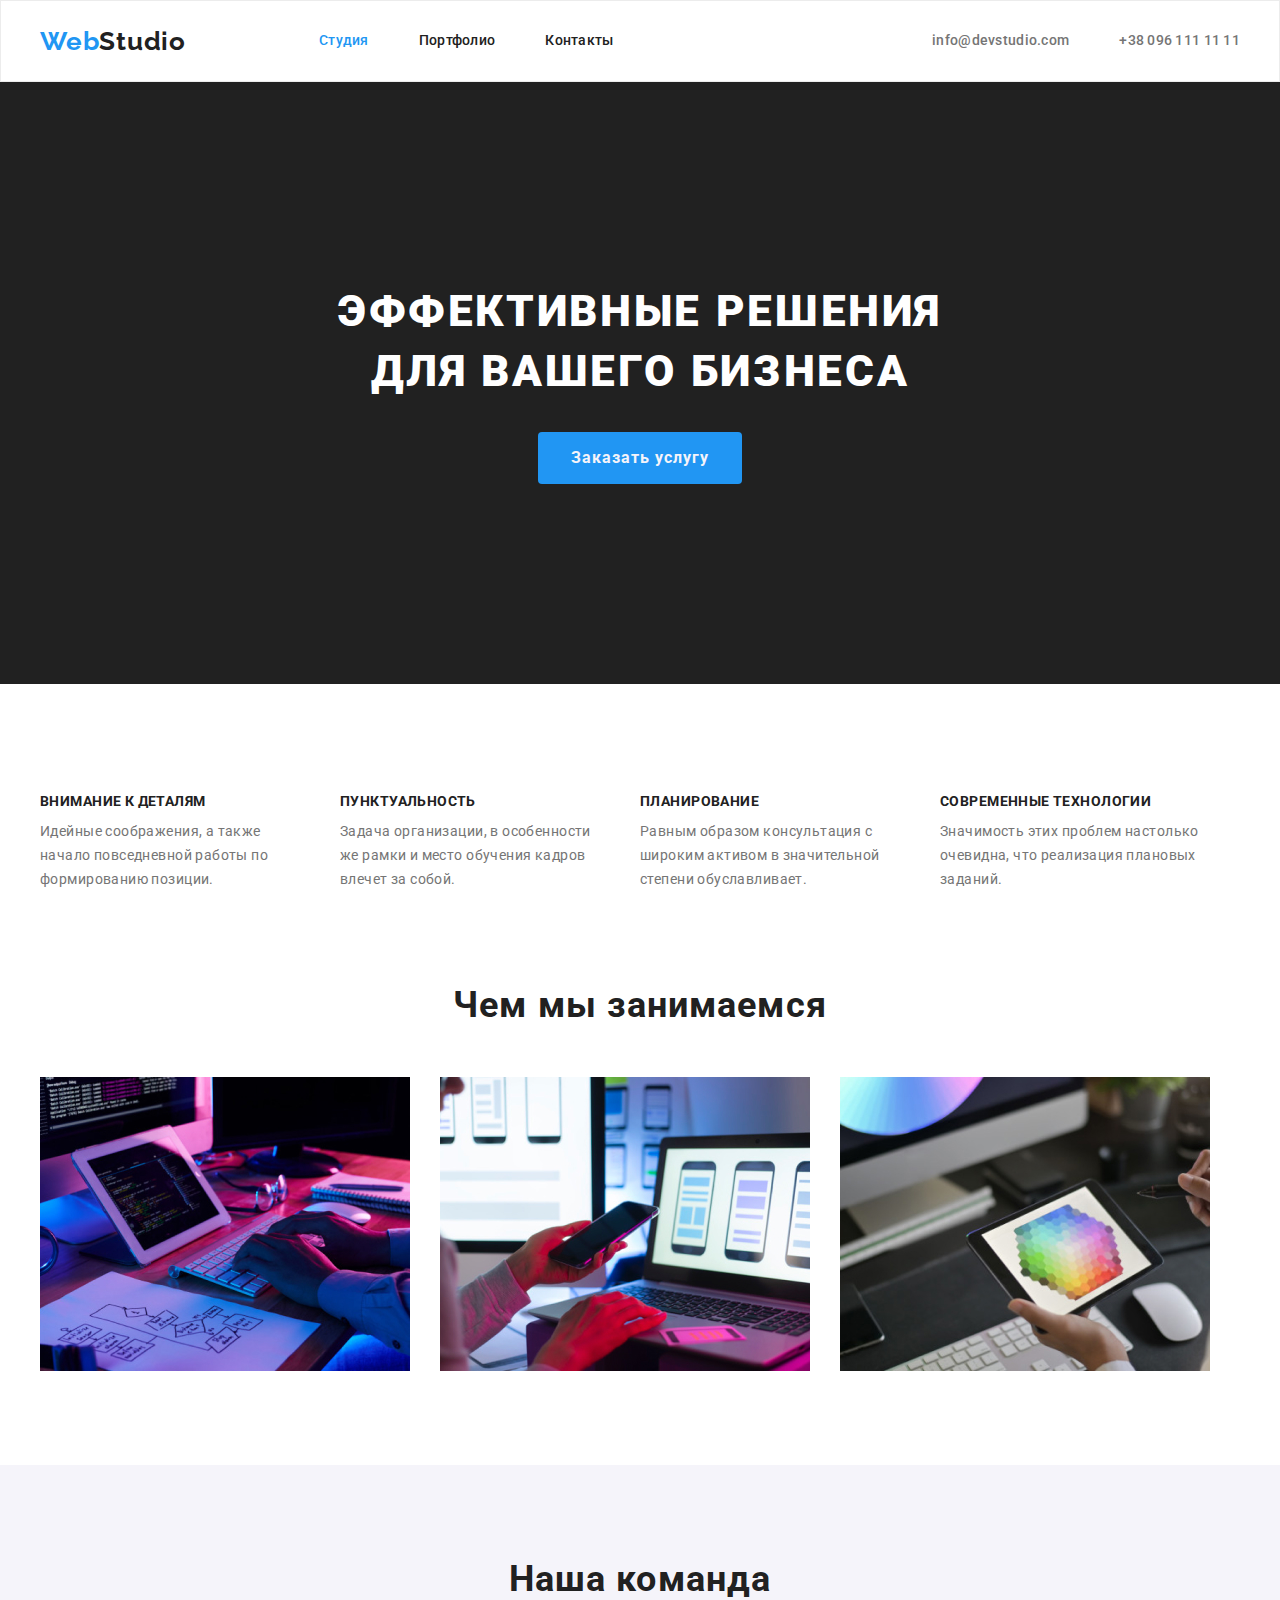
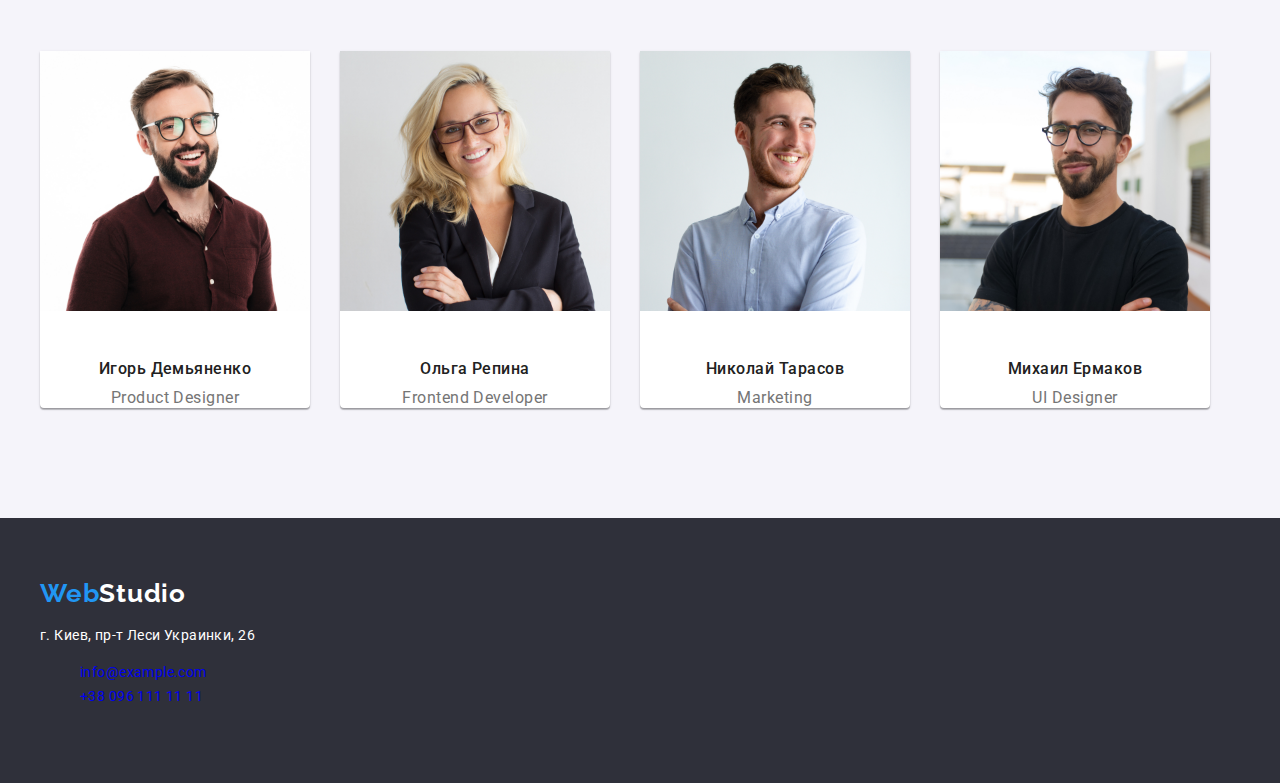
==== index.html @ 7c8ade77 "css" ====
<!DOCTYPE html>
<html lang="en">

<head>
    <meta charset="UTF-8">
    <meta http-equiv="X-UA-Compatible" content="IE=edge">
    <meta name="viewport" content="width=device-width, initial-scale=1.0">
    <title>Document</title>
<link rel="preconnect" href="https://fonts.googleapis.com">
<link rel="preconnect" href="https://fonts.gstatic.com" crossorigin>
<link href="https://fonts.googleapis.com/css2?family=Raleway:wght@700&family=Roboto:wght@400;500;700;900&display=swap"
    rel="stylesheet">
        <link rel="stylesheet" href="https://cdnjs.cloudflare.com/ajax/libs/modern-normalize/1.1.0/modern-normalize.min.css">
    <link rel="stylesheet" href="./css/styles.css">
   
</head>

<body>

<!-- Шапка -->
    <header class="header nopadding">
            <nav class="container main-nav">
                <a href="" class="logo"><span class="logo-web">Web</span><span class="logo-studio">Studio</span></a>
                <ul class="site-nav list">
                    <li class="item"><a href="./index.html" class="link current">Студия</a></li>
                    <li class="item"><a href="./portfolio.html" class="link">Портфолио</a></li>
                    <li class="item"><a href="" class="link">Контакты</a></li>
                </ul>
                
                <ul class="cont-nav list">
                    <li class="item"><a href="info@devstudio.com" class="link">info@devstudio.com</a></li>
                    <li class="item"><a href="380961111111" class="link">+38 096 111 11 11</a></li>
                </ul>
             </nav>
        
        </header>
    
    <main>
        <!-- Герой -->
        <section class="hero">
            <h1 class="hero-title">Эффективные решения <br>для вашего бизнеса</h1>
            <button class="button">Заказать услугу</button>
        </section>
          
          <!-- Примеры работ -->
            <section class="section">
                <ul class="container section">
                    <li>
                        <h3 class="section-title">Внимание к деталям</h3>
                        <p class="p">
                            Идейные соображения, а также начало повседневной работы по формированию позиции.
                        </p>
                    
                    </li>
                    <li>
                        <h3 class="section-title">Пунктуальность</h3>
                        <p class="p">
                            Задача организации, в особенности же рамки и место обучения кадров влечет за собой.
                        </p>
                    </li>
                    <li>
                    
                        <h3 class="section-title">Планирование</h3>
                        <p class="p">Равным образом консультация с широким активом в значительной степени обуславливает.
                        </p>
                    
                    </li>
                    <li>
                        <h3 class="section-title">Современные технологии</h3>
                        <p class="p">
                            Значимость этих проблем настолько очевидна, что реализация плановых заданий.
                        </p>
                    </li>
                </ul>
           
            </section>
        <!-- Вторая секция -->
        <section class="container">
            <h2 class="section-title-two">Чем мы занимаемся</h2>
            <ul class="images">
                <li class="item images">
                    <img src="./images/img-one.jpg" alt="example" width="370">

                </li>
                <li class="item images">
                    <img src="./images/img-two.jpg" alt="example" width="370">
                </li>
                <li class="item images">
                    <img src="./images/img-three.jpg" alt="example" width="370">
                </li>
            </ul>

        </section>
        <!-- Третья секция -->
        <section class="section-color">
          <h2 class="section-title-second">Наша команда</h2>
            <ul class="container two">
                <li class="bgc">
                    <div class="images-one"><img src="./images/img-01.jpg" alt="example" width="270"></div>
                    <h3 class="section-title-three">Игорь Демьяненко</h3>
                    <p class="paragraph">Product Designer</p>
                </li>
                
                <li class="bgc">
                    <div class="images-two"><img src="./images/img-02.jpg" alt="example" width="270"></div>
                    <h3 class="section-title-three">Ольга Репина</h3>
                    <p class="paragraph">Frontend Developer</p>
                </li>
                    <li class="bgc">
                       <div class="images-three"><img src="./images/img-03.jpg" alt="example" width="270"></div>
                        <h3 class="section-title-three">Николай Тарасов</h3>
                        <p class="paragraph">Marketing</p>
                    </li>
                    <li class="bgc">
                        <div class="images-four"><img src="./images/img-04.jpg" alt="example" width="270"></div>
                        <h3 class="section-title-three">Михаил Ермаков</h3>
                        <p class="paragraph">UI Designer</p>
                    </li>
                    
                
            </ul>

        </section>
    </main>

   
    <footer class="footer">
        <div class="container">
        <a href="" class="logo"><span class="logo-web">Web</span><span class="logo-studio-two">Studio</span></a>
         
<address class="add">
    <p class="direction">г. Киев, пр-т Леси Украинки, 26</p>
    <ul class="adress-nav">
        <li><a href="info@example.com" >info@example.com</a></li>
        <li><a href="+380961111111" >+38 096 111 11 11</a></li>
    </ul>
</address>
</div>
    </footer>
    
    
</body>

</html>
---- css/styles.css ----
body {
  background-color: #ffffff;
  color: #757575;
  font-family: Roboto, sans-serif;
}
ul {
  list-style: none;
}
a {
  text-decoration: none;
}

:root {
  --primary-text-color: #212121;
  --title-text-color: #757575;
  --accent-text-color: #2196f3;
}

.header {
  background-color: #ffffff;
  border: 1px solid #ececec;
}

/* Portfolio */

.head-two {
  color: var(--primary-text-color);
  font-weight: bold;
  font-size: 18px;
  line-height: 2;
  letter-spacing: 0.06em;

  margin-top: 20px;
  margin-bottom: 4px;
}
.paragraph-two {
  color: var(--title-text-color);
  font-weight: normal;
  font-size: 16px;
  line-height: 1.9;
  letter-spacing: 0.03em;
  margin-bottom: 20px;
}
.portfolio {
  display: flex;
}
.portfolio-flex {
  display: flex;
  flex-wrap: wrap;
  padding-left: 0px;
  margin-right: 30px;
}
.portfolio-flex:nth-last-child(3n) {
  margin-right: 0px;
}
.flex-element {
  display: inline-block;
  width: 372px;
  margin: 0 auto;
  border: 1px solid #eeeeee;
}

.flex-element.margin {
  margin-top: 30px;
}

.item-two + .item-two {
  margin-left: 8px;
}

/* Main-nav */
.main-nav {
  display: flex;
  align-items: center;
}
/* Logo */
.logo {
  font-family: Raleway, sans-serif;
  font-weight: bold;
  font-size: 26px;
  line-height: 1.19;
  letter-spacing: 0.03em;
}

.logo-web {
  color: #2196f3;
}
.logo-studio {
  color: #212121;
}
.logo-studio-two {
  color: #ffffff;
}

/* Site-nav */
.site-nav {
  display: flex;
  margin-left: 93px;
}
.item + .item {
  margin-left: 50px;
}

.site-nav .link {
  display: block;
  padding-top: 32px;
  padding-bottom: 32px;

  color: var(--primary-text-color);
  font-weight: 500;
  font-size: 14px;
  line-height: 1.14px;
  letter-spacing: 0.02em;
}
.site-nav .link:hover,
.site-nav .link:focus {
  color: var(--accent-text-color);

  font-weight: 500;
  font-size: 14px;
  line-height: 1.14px;
  letter-spacing: 0.02em;
}
.site-nav .link.current {
  color: var(--accent-text-color);
}

/* Adress-nav */
.cont-nav {
  display: flex;
}
.cont-nav .link {
  display: block;
  padding-top: 32px;
  padding-bottom: 32px;

  color: var(--title-text-color);
  font-weight: 500;
  font-size: 14px;
  line-height: 1.14px;
  letter-spacing: 0.02em;
}
.cont-nav .link:hover,
.cont-nav .link:focus {
  color: var(--accent-text-color);
  font-weight: 500;
  font-size: 14px;
  line-height: 1.14px;
  letter-spacing: 0.02em;
}
.cont-nav.item + .item {
  margin-left: 50px;
}
.cont-nav.list {
  margin-left: auto;
}

/* Hero */
.hero-title {
  color: #ffffff;
  font-weight: 900;
  font-size: 44px;
  line-height: 1.36;
  text-align: center;
  letter-spacing: 0.06em;
  text-transform: uppercase;

  margin-top: 0px;
  margin-bottom: 30px;
}

.hero {
  background-color: var(--primary-text-color);
  padding-top: 200px;
  padding-bottom: 200px;
  text-align: center;
}

/* Section */
.bgc {
  background-color: #ffffff;
  border-radius: 0px 0px 4px 4px;
  box-shadow: 0px 1px 3px rgba(0, 0, 0, 0.12), 0px 1px 1px rgba(0, 0, 0, 0.14),
    0px 2px 1px rgba(0, 0, 0, 0.2);
  width: 270px;
}
.bgc + .bgc {
  margin-left: 30px;
}

.container.section {
  display: flex;
  padding-left: 0px;
}
.section-title {
  margin-right: 30px;
}
.section-title:nth-last-child(3n) {
  margin-right: 0px;
}

.section-title {
  color: var(--primary-text-color);

  margin-bottom: 10px;
  font-weight: bold;
  font-size: 14px;
  line-height: 1.14;
  letter-spacing: 0.03em;
  text-transform: uppercase;
  margin-top: 94px;
}
.section-color {
  background-color: #f5f4fa;
  padding-bottom: 94px;
  margin-top: 94px;
}
/* Section-two */
.images {
  display: flex;
  padding-left: 0px;
}
.item.images + .item.images {
  margin-left: 30px;
}
/* Images */
.images-one {
  margin-left: 0px;
  margin-right: 30px;
}
.images-two {
  margin-left: 0px;
  margin-right: 30px;
}
.images-three {
  margin-left: 0px;
  margin-right: 30px;
}
.images-four {
  margin-left: 0px;
  margin-right: 0px;
}
/* Section-title-two */
.section-title-two {
  color: var(--primary-text-color);
  font-weight: bold;
  font-size: 36px;
  line-height: 1.16;
  text-align: center;
  letter-spacing: 0.03em;

  margin-top: 94px;
  margin-bottom: 50px;
}
.section-title-second {
  color: var(--primary-text-color);
  font-weight: bold;
  font-size: 36px;
  line-height: 1.16;
  text-align: center;
  letter-spacing: 0.03em;
  padding-top: 94px;

  margin-bottom: 50px;
}

/* Section-title-three */
.section-title-three {
  color: var(--primary-text-color);
  font-weight: 500;
  font-size: 16px;
  line-height: 1.18;
  text-align: center;
  letter-spacing: 0.03em;

  margin-top: 45px;
  margin-bottom: 10px;
}
/* Paragraph */
.paragraph {
  color: var(--title-text-color);
  font-family: Roboto;
  font-weight: 400;
  font-size: 16px;
  line-height: 1.18;
  text-align: center;
  letter-spacing: 0.03em;

  margin-top: 0px;
  margin-bottom: 0px;
}
/* Footer */
.footer {
  background-color: #2f303a;
  font-family: Roboto, sans-serif;

  padding-top: 60px;
  padding-bottom: 60px;
  margin-top: 0px;
}
.adress-nav.link {
  color: rgba(255, 255, 255, 0.6);
}
.direction {
  color: #ffffff;
  font-weight: normal;
  font-size: 14px;
  line-height: 24px;
  letter-spacing: 0.03em;
}
/* Button */
.button {
  display: inline-block;
  border: 1px solid transparent;
  border-radius: 4px;
  padding: 10px 32px;
  min-width: 200px;
  margin-top: 0px;
  margin-bottom: 0px;

  background-color: var(--accent-text-color);
  color: #f5f4fa;

  font-weight: bold;
  font-size: 16px;
  line-height: 1.9;
  letter-spacing: 0.06em;
}
.button:hover,
.button:focus,
.button:active {
  background-color: #188ce8;
}
.button-two {
  display: inline-block;
  border: 1px solid transparent;
  border-radius: 4px;
  padding: 6px 22px;
  min-width: 73px;

  margin-top: 94px;
  margin-bottom: 50px;

  background-color: #f5f4fa;

  font-weight: 500;
  font-size: 1.6;
  line-height: 26px;
  text-align: center;
  letter-spacing: 0.03em;
}
.button-two {
  color: var(--primary-text-color);
}
.button-two:hover,
.button-two:focus,
.button-two:active {
  background-color: var(--accent-text-color);
  color: #ffffff;
}
.add {
  font-family: Roboto;
  font-style: normal;
  font-weight: normal;
  font-size: 14px;
  line-height: 1.7;
  letter-spacing: 0.03em;
}
.container {
  margin-left: auto;
  margin-right: auto;
  width: 1200px;
}
.container.main-nav {
  height: 80px;
}
.container.two {
  display: flex;
  padding-left: 0px;
}

.p {
  font-weight: normal;
  font-size: 14px;
  line-height: 1.7;
  letter-spacing: 0.03em;
  width: 270px;

  margin-top: 0px;
  margin-bottom: 0px;
  margin-right: 30px;
}
.p:nth-last-child(3n) {
  margin-right: 0px;
}
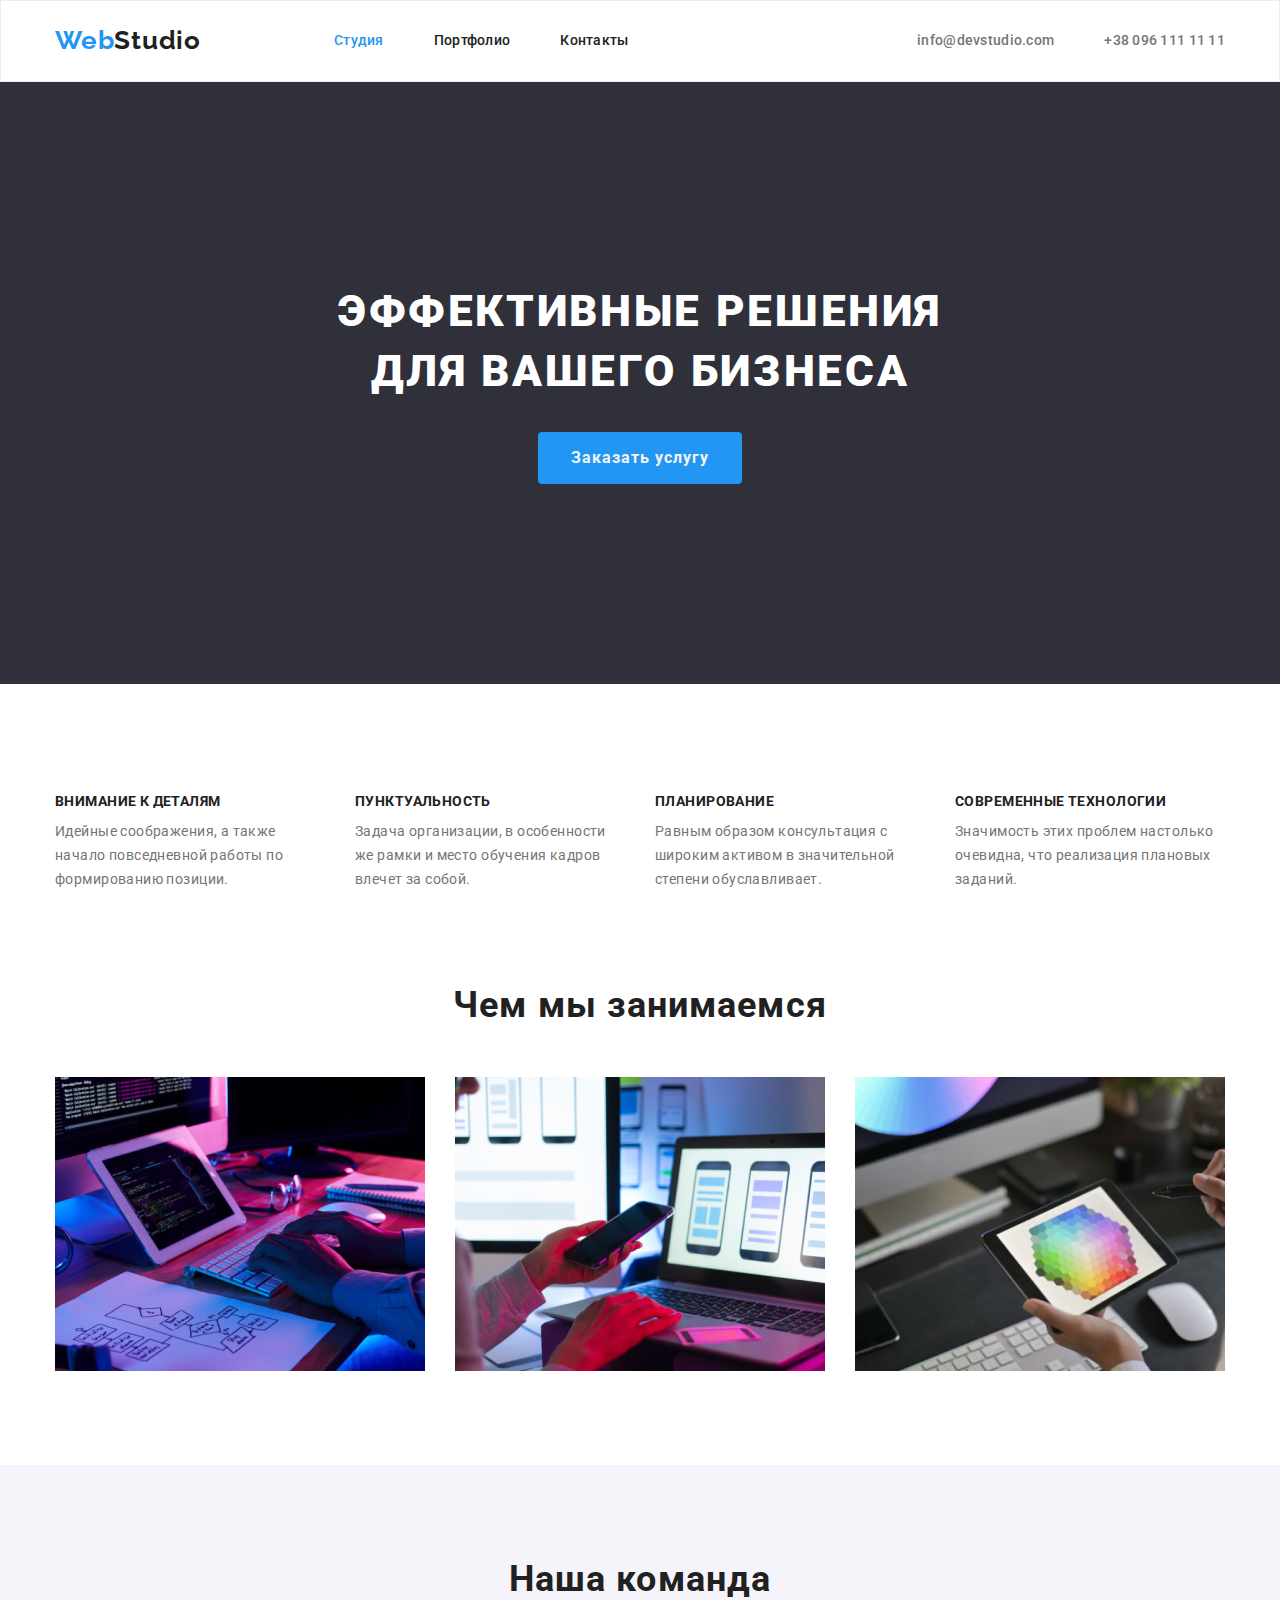
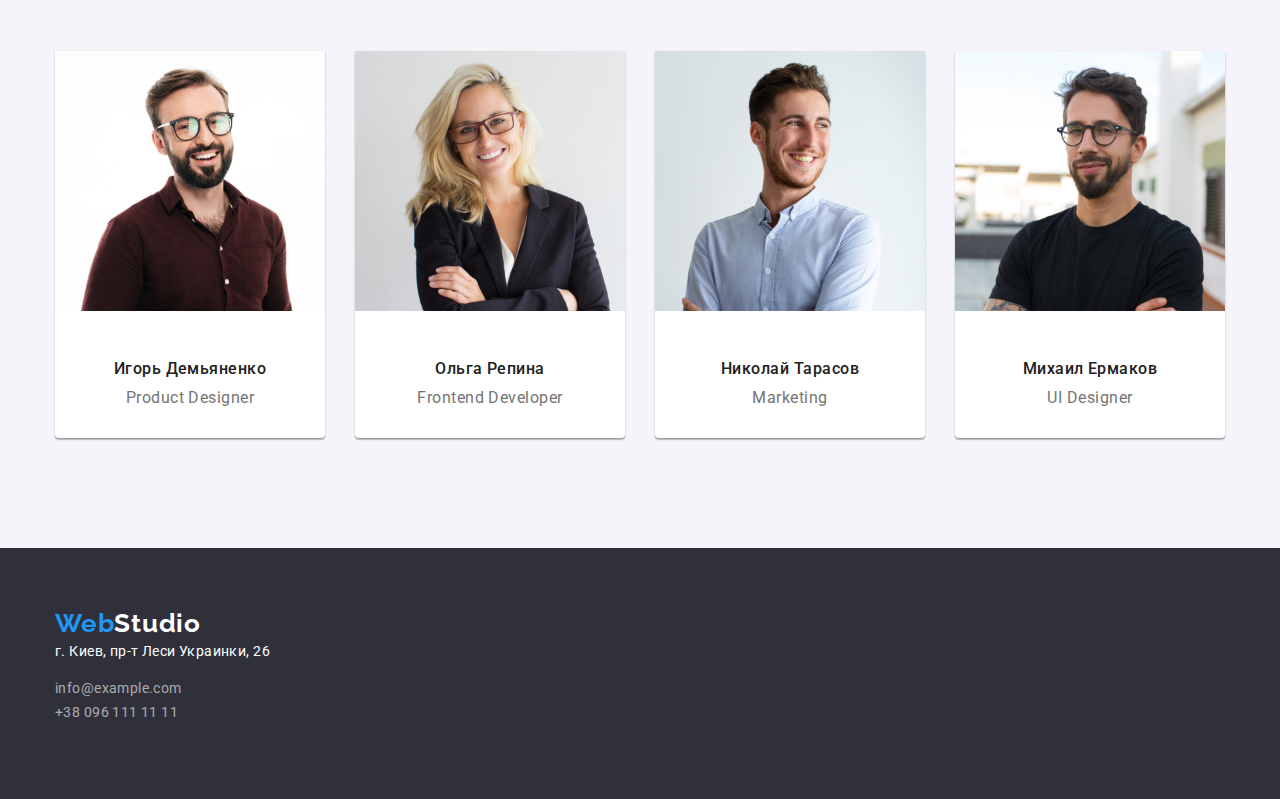
==== commit ffd590b7: "css" ====
--- a/index.html
+++ b/index.html
@@ -131,8 +131,8 @@
 <address class="add">
     <p class="direction">г. Киев, пр-т Леси Украинки, 26</p>
     <ul class="adress-nav">
-        <li><a href="info@example.com" >info@example.com</a></li>
-        <li><a href="+380961111111" >+38 096 111 11 11</a></li>
+        <li><a href="info@example.com" class="adress-link">info@example.com</a></li>
+        <li><a href="+380961111111" class="adress-link" >+38 096 111 11 11</a></li>
     </ul>
 </address>
 </div>
--- a/css/styles.css
+++ b/css/styles.css
@@ -32,6 +32,8 @@
 
   margin-top: 20px;
   margin-bottom: 4px;
+  margin-left: 24px;
+  margin-right: 24px;
 }
 .paragraph-two {
   color: var(--title-text-color);
@@ -39,10 +41,14 @@
   font-size: 16px;
   line-height: 1.9;
   letter-spacing: 0.03em;
+
   margin-bottom: 20px;
+  margin-left: 24px;
+  margin-right: 24px;
 }
 .portfolio {
   display: flex;
+  margin-left: 495px;
 }
 .portfolio-flex {
   display: flex;
@@ -63,6 +69,11 @@
 .flex-element.margin {
   margin-top: 30px;
 }
+.flex-element.margin.w {
+  margin-bottom: 94px;
+}
+.item-two {
+}
 
 .item-two + .item-two {
   margin-left: 8px;
@@ -80,6 +91,8 @@
   font-size: 26px;
   line-height: 1.19;
   letter-spacing: 0.03em;
+  margin-top: 24px;
+  margin-bottom: 25px;
 }
 
 .logo-web {
@@ -153,6 +166,9 @@
 }
 .cont-nav.list {
   margin-left: auto;
+}
+.cont-nav.list:last-child {
+  margin-right: ;
 }
 
 /* Hero */
@@ -170,7 +186,7 @@
 }
 
 .hero {
-  background-color: var(--primary-text-color);
+  background-color: #2f303a;
   padding-top: 200px;
   padding-bottom: 200px;
   text-align: center;
@@ -227,18 +243,22 @@
 .images-one {
   margin-left: 0px;
   margin-right: 30px;
+  margin-bottom: 0px;
 }
 .images-two {
   margin-left: 0px;
   margin-right: 30px;
+  margin-bottom: 0px;
 }
 .images-three {
   margin-left: 0px;
   margin-right: 30px;
+  margin-bottom: 0px;
 }
 .images-four {
   margin-left: 0px;
   margin-right: 0px;
+  margin-bottom: 0px;
 }
 /* Section-title-two */
 .section-title-two {
@@ -287,7 +307,7 @@
   letter-spacing: 0.03em;
 
   margin-top: 0px;
-  margin-bottom: 0px;
+  margin-bottom: 30px;
 }
 /* Footer */
 .footer {
@@ -298,8 +318,11 @@
   padding-bottom: 60px;
   margin-top: 0px;
 }
-.adress-nav.link {
+.adress-link {
   color: rgba(255, 255, 255, 0.6);
+}
+.adress-nav {
+  padding-left: 0px;
 }
 .direction {
   color: #ffffff;
@@ -307,6 +330,8 @@
   font-size: 14px;
   line-height: 24px;
   letter-spacing: 0.03em;
+  margin-top: 0px;
+  margin-bottom: 9px;
 }
 /* Button */
 .button {
@@ -369,7 +394,7 @@
 .container {
   margin-left: auto;
   margin-right: auto;
-  width: 1200px;
+  width: 1170px;
 }
 .container.main-nav {
   height: 80px;
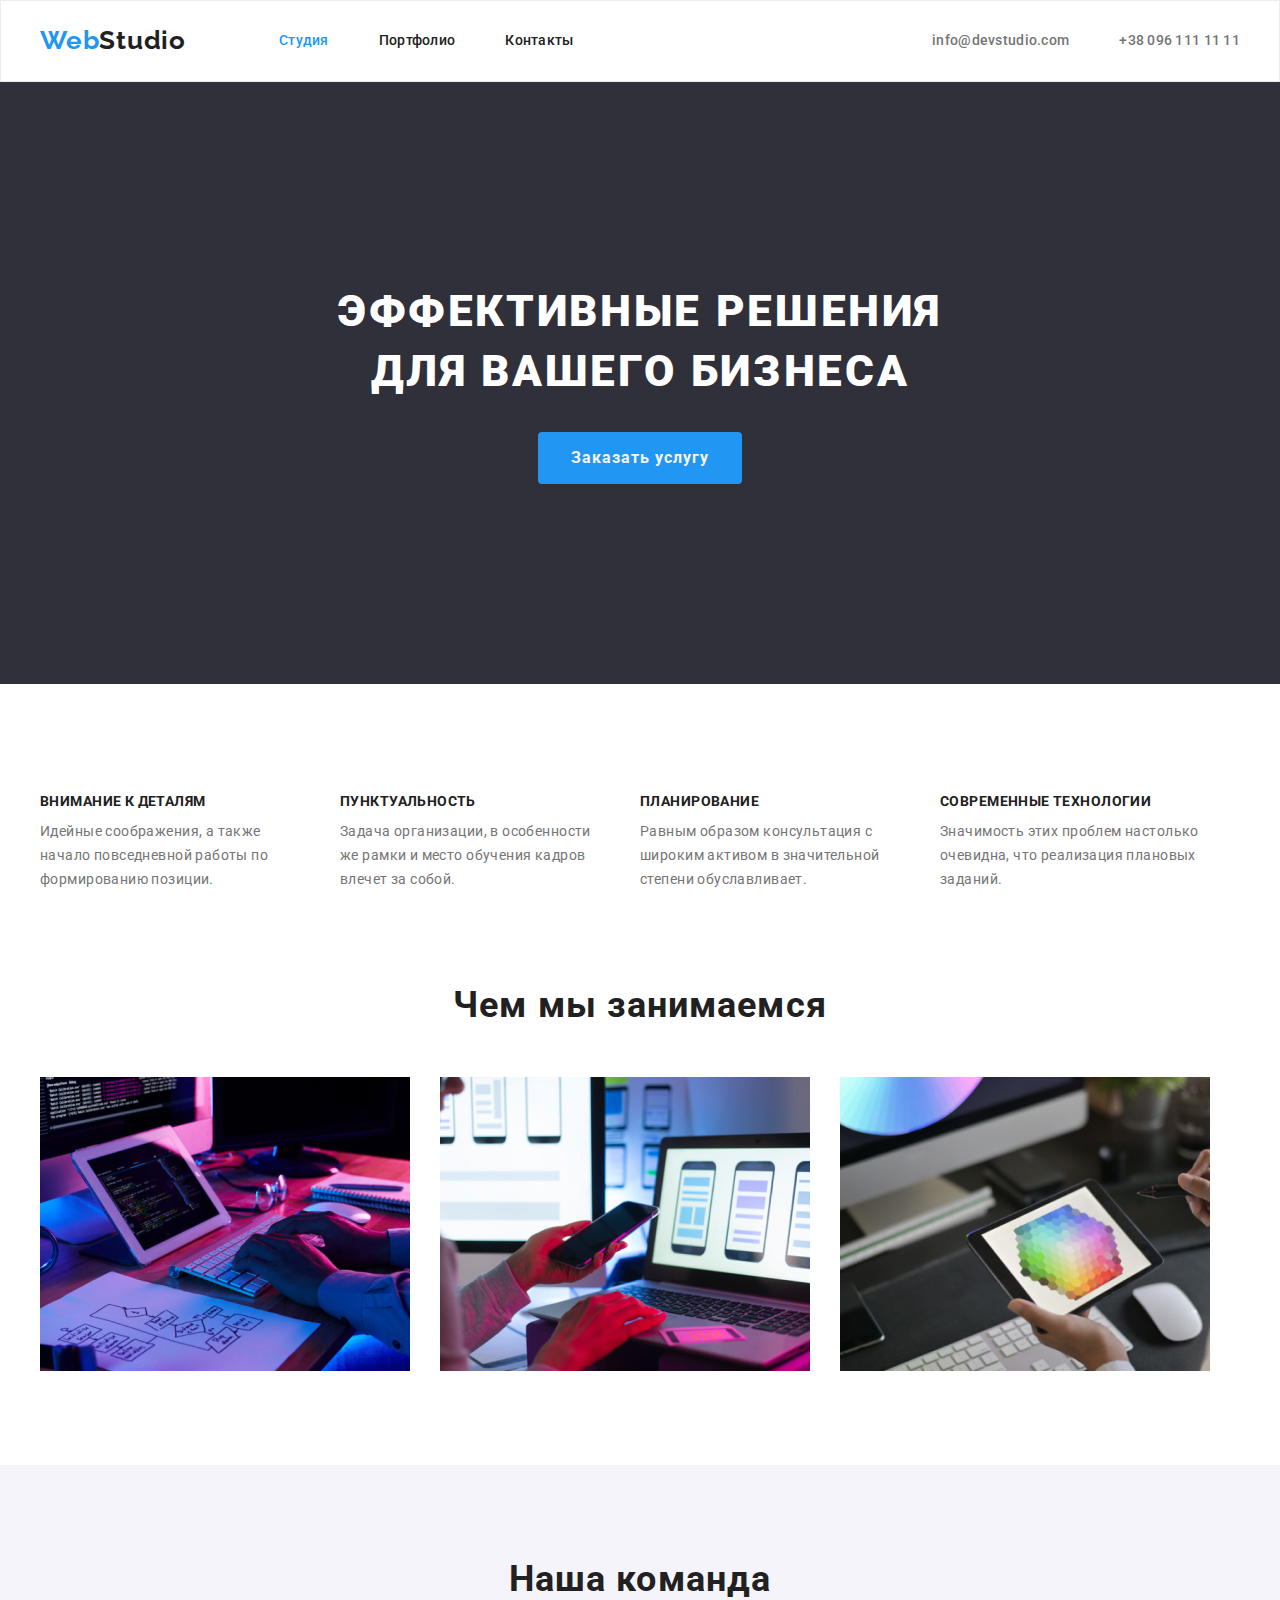
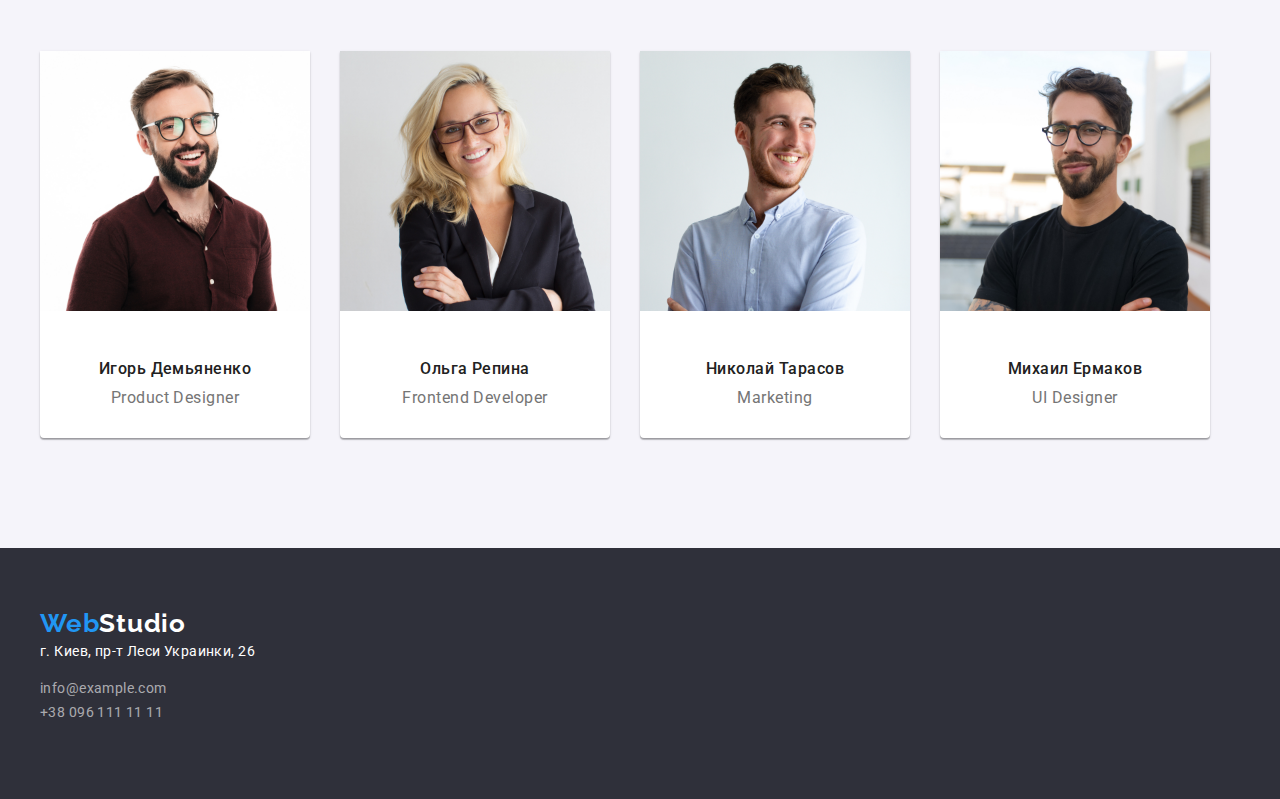
==== commit 493a6807: "css" ====
--- a/index.html
+++ b/index.html
@@ -18,8 +18,10 @@
 <body>
 
 <!-- Шапка -->
+
     <header class="header nopadding">
-            <nav class="container main-nav">
+        <div class="container">
+            <nav class="main-nav">
                 <a href="" class="logo"><span class="logo-web">Web</span><span class="logo-studio">Studio</span></a>
                 <ul class="site-nav list">
                     <li class="item"><a href="./index.html" class="link current">Студия</a></li>
@@ -34,7 +36,7 @@
              </nav>
         
         </header>
-    
+    </div>
     <main>
         <!-- Герой -->
         <section class="hero">
@@ -43,8 +45,9 @@
         </section>
           
           <!-- Примеры работ -->
+          <div class="container">
             <section class="section">
-                <ul class="container section">
+                <ul class="section-one">
                     <li>
                         <h3 class="section-title">Внимание к деталям</h3>
                         <p class="p">
@@ -74,8 +77,10 @@
                 </ul>
            
             </section>
+            </div>
         <!-- Вторая секция -->
-        <section class="container">
+        <div class="container">
+        <section>
             <h2 class="section-title-two">Чем мы занимаемся</h2>
             <ul class="images">
                 <li class="item images">
@@ -91,8 +96,11 @@
             </ul>
 
         </section>
+        </div>
         <!-- Третья секция -->
+       
         <section class="section-color">
+            <div class="container">
           <h2 class="section-title-second">Наша команда</h2>
             <ul class="container two">
                 <li class="bgc">
@@ -121,6 +129,7 @@
             </ul>
 
         </section>
+        </div>
     </main>
 
    
--- a/css/styles.css
+++ b/css/styles.css
@@ -48,8 +48,10 @@
 }
 .portfolio {
   display: flex;
-  margin-left: 495px;
-}
+  padding-left: 0px;
+  justify-content: center;
+}
+
 .portfolio-flex {
   display: flex;
   flex-wrap: wrap;
@@ -72,8 +74,6 @@
 .flex-element.margin.w {
   margin-bottom: 94px;
 }
-.item-two {
-}
 
 .item-two + .item-two {
   margin-left: 8px;
@@ -137,6 +137,9 @@
 .site-nav .link.current {
   color: var(--accent-text-color);
 }
+.site-nav {
+  padding-left: 0px;
+}
 
 /* Adress-nav */
 .cont-nav {
@@ -166,6 +169,7 @@
 }
 .cont-nav.list {
   margin-left: auto;
+  padding-left: 0px;
 }
 .cont-nav.list:last-child {
   margin-right: ;
@@ -204,7 +208,7 @@
   margin-left: 30px;
 }
 
-.container.section {
+.section-one {
   display: flex;
   padding-left: 0px;
 }
@@ -357,7 +361,7 @@
   background-color: #188ce8;
 }
 .button-two {
-  display: inline-block;
+  display: flex;
   border: 1px solid transparent;
   border-radius: 4px;
   padding: 6px 22px;
@@ -382,7 +386,10 @@
 .button-two:active {
   background-color: var(--accent-text-color);
   color: #ffffff;
-}
+  box-shadow: 0px 3px 1px rgba(0, 0, 0, 0.1), 0px 1px 2px rgba(0, 0, 0, 0.08),
+    0px 2px 2px rgba(0, 0, 0, 0.12);
+}
+
 .add {
   font-family: Roboto;
   font-style: normal;
@@ -394,9 +401,9 @@
 .container {
   margin-left: auto;
   margin-right: auto;
-  width: 1170px;
-}
-.container.main-nav {
+  width: 1200px;
+}
+.main-nav {
   height: 80px;
 }
 .container.two {
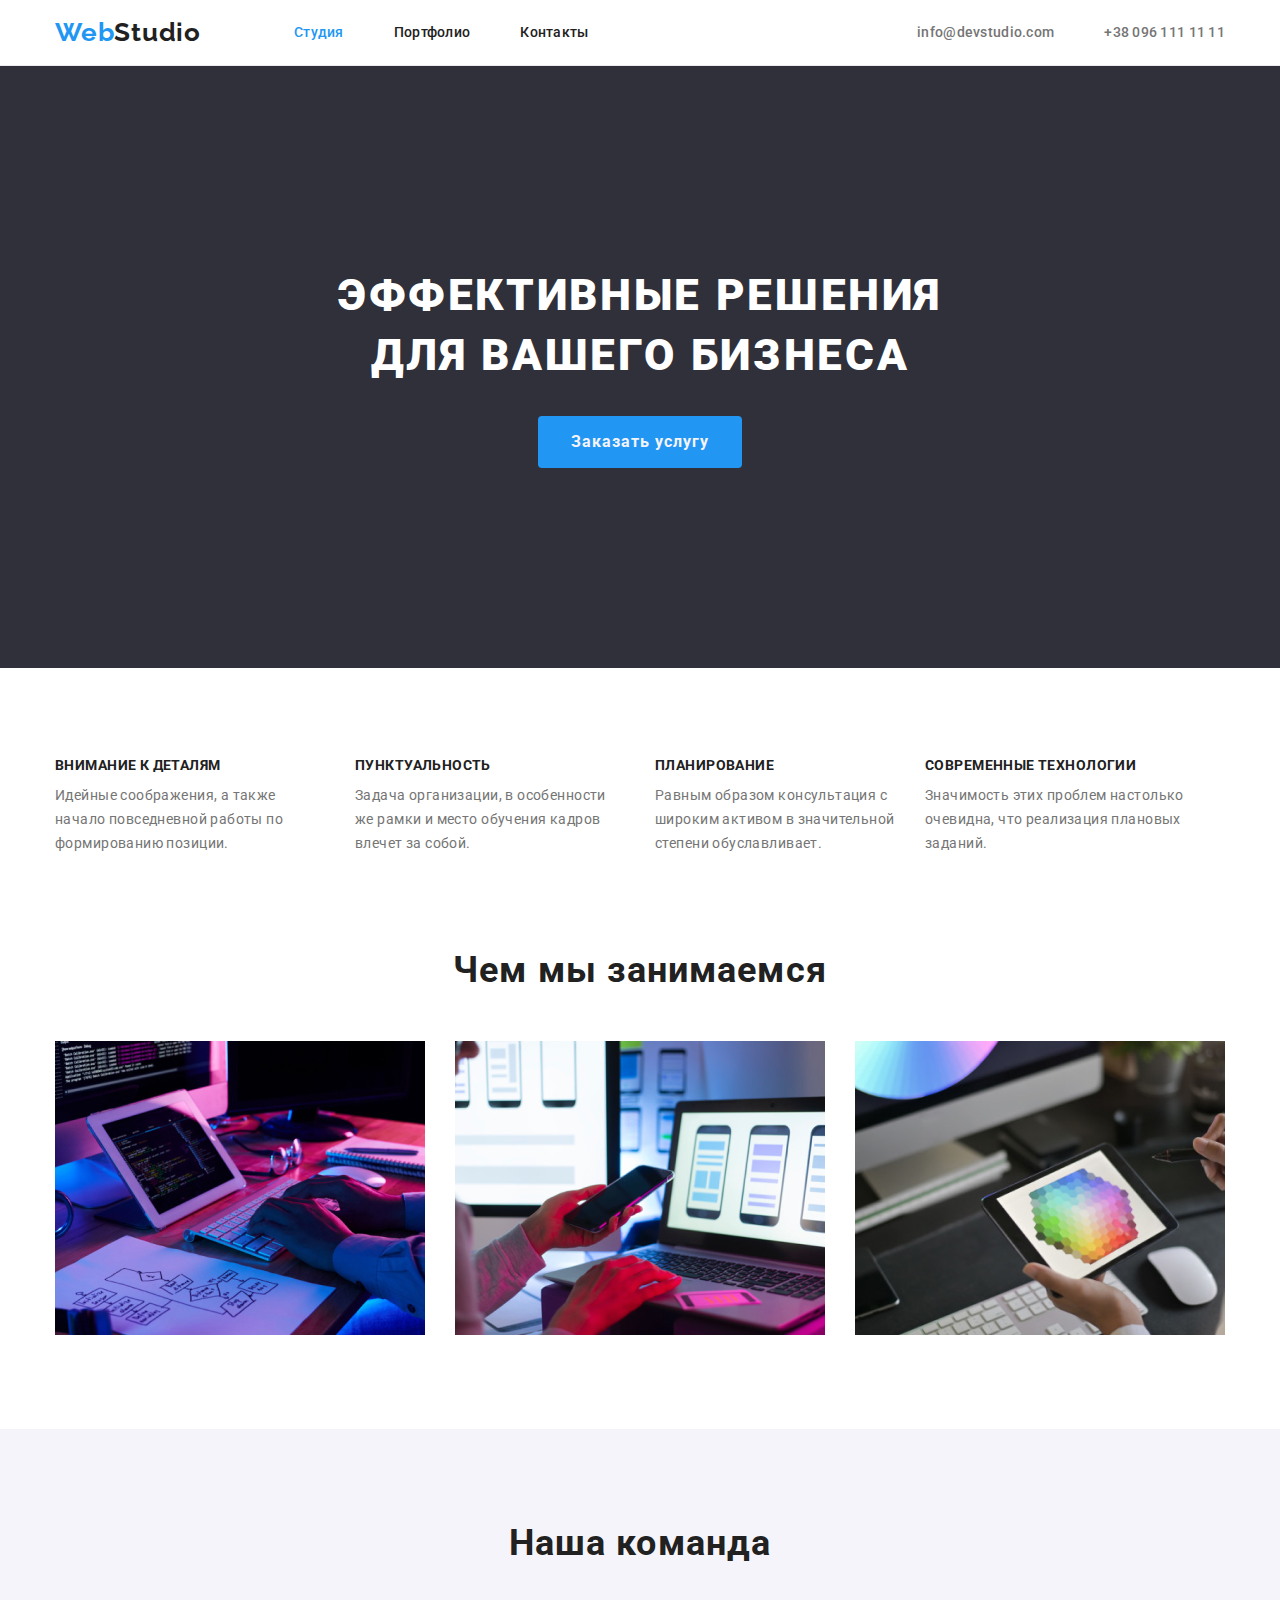
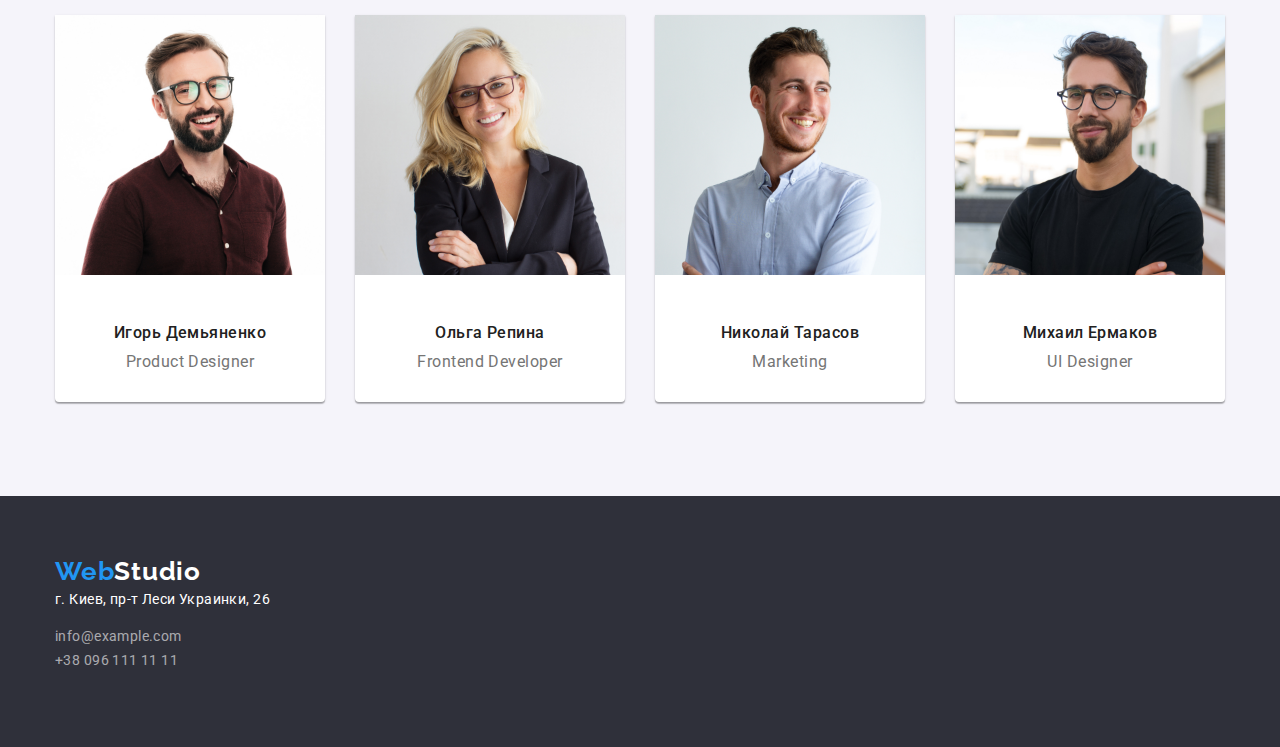
==== commit c297b601: "css" ====
--- a/index.html
+++ b/index.html
@@ -28,47 +28,49 @@
                     <li class="item"><a href="./portfolio.html" class="link">Портфолио</a></li>
                     <li class="item"><a href="" class="link">Контакты</a></li>
                 </ul>
-                
                 <ul class="cont-nav list">
                     <li class="item"><a href="info@devstudio.com" class="link">info@devstudio.com</a></li>
                     <li class="item"><a href="380961111111" class="link">+38 096 111 11 11</a></li>
                 </ul>
              </nav>
-        
+            </div>
         </header>
-    </div>
+ 
     <main>
         <!-- Герой -->
         <section class="hero">
+            <div class="container">
             <h1 class="hero-title">Эффективные решения <br>для вашего бизнеса</h1>
             <button class="button">Заказать услугу</button>
+            </div>
         </section>
           
           <!-- Примеры работ -->
-          <div class="container">
+        
             <section class="section">
+                <div class="container">
                 <ul class="section-one">
-                    <li>
+                    <li class="section-li">
                         <h3 class="section-title">Внимание к деталям</h3>
                         <p class="p">
                             Идейные соображения, а также начало повседневной работы по формированию позиции.
                         </p>
                     
                     </li>
-                    <li>
+                    <li class="section-li">
                         <h3 class="section-title">Пунктуальность</h3>
                         <p class="p">
                             Задача организации, в особенности же рамки и место обучения кадров влечет за собой.
                         </p>
                     </li>
-                    <li>
+                    <li class="section-li">
                     
                         <h3 class="section-title">Планирование</h3>
                         <p class="p">Равным образом консультация с широким активом в значительной степени обуславливает.
                         </p>
                     
                     </li>
-                    <li>
+                    <li class="section-li">
                         <h3 class="section-title">Современные технологии</h3>
                         <p class="p">
                             Значимость этих проблем настолько очевидна, что реализация плановых заданий.
@@ -79,8 +81,9 @@
             </section>
             </div>
         <!-- Вторая секция -->
-        <div class="container">
-        <section>
+        
+        <section class="section-works">
+            <div class="container">
             <h2 class="section-title-two">Чем мы занимаемся</h2>
             <ul class="images">
                 <li class="item images">
--- a/css/styles.css
+++ b/css/styles.css
@@ -18,7 +18,7 @@
 
 .header {
   background-color: #ffffff;
-  border: 1px solid #ececec;
+  border-bottom: 1px solid #ececec;
 }
 
 /* Portfolio */
@@ -43,6 +43,7 @@
   letter-spacing: 0.03em;
 
   margin-bottom: 20px;
+  margin-top: 0px;
   margin-left: 24px;
   margin-right: 24px;
 }
@@ -50,14 +51,18 @@
   display: flex;
   padding-left: 0px;
   justify-content: center;
+  margin-top: 0px;
+  margin-bottom: 0px;
 }
 
 .portfolio-flex {
   display: flex;
   flex-wrap: wrap;
   padding-left: 0px;
-  margin-right: 30px;
-}
+  margin-top: 0px;
+  margin-bottom: 0px;
+}
+
 .portfolio-flex:nth-last-child(3n) {
   margin-right: 0px;
 }
@@ -91,8 +96,6 @@
   font-size: 26px;
   line-height: 1.19;
   letter-spacing: 0.03em;
-  margin-top: 24px;
-  margin-bottom: 25px;
 }
 
 .logo-web {
@@ -109,6 +112,8 @@
 .site-nav {
   display: flex;
   margin-left: 93px;
+  margin-top: 0px;
+  margin-bottom: 0px;
 }
 .item + .item {
   margin-left: 50px;
@@ -168,8 +173,11 @@
   margin-left: 50px;
 }
 .cont-nav.list {
+  display: flex;
   margin-left: auto;
   padding-left: 0px;
+  margin-top: 0px;
+  margin-bottom: 0px;
 }
 .cont-nav.list:last-child {
   margin-right: ;
@@ -207,38 +215,44 @@
 .bgc + .bgc {
   margin-left: 30px;
 }
+.section-li {
+  margin-right: 30px;
+}
+.section-li:nth-child(3n) {
+  margin-right: 0px;
+}
 
 .section-one {
   display: flex;
   padding-left: 0px;
-}
+  padding-top: 90px;
+  margin-top: 0px;
+  margin-bottom: 0px;
+}
+
 .section-title {
-  margin-right: 30px;
-}
-.section-title:nth-last-child(3n) {
-  margin-right: 0px;
-}
-
-.section-title {
   color: var(--primary-text-color);
 
   margin-bottom: 10px;
+  margin-top: 0px;
   font-weight: bold;
   font-size: 14px;
   line-height: 1.14;
   letter-spacing: 0.03em;
   text-transform: uppercase;
-  margin-top: 94px;
 }
 .section-color {
   background-color: #f5f4fa;
   padding-bottom: 94px;
   margin-top: 94px;
+  padding-top: 94px;
 }
 /* Section-two */
 .images {
   display: flex;
   padding-left: 0px;
+  margin-top: 0px;
+  margin-bottom: 0px;
 }
 .item.images + .item.images {
   margin-left: 30px;
@@ -272,10 +286,13 @@
   line-height: 1.16;
   text-align: center;
   letter-spacing: 0.03em;
-
-  margin-top: 94px;
+  margin-top: 0px;
   margin-bottom: 50px;
 }
+.section-works {
+  padding-top: 94px;
+}
+
 .section-title-second {
   color: var(--primary-text-color);
   font-weight: bold;
@@ -283,8 +300,8 @@
   line-height: 1.16;
   text-align: center;
   letter-spacing: 0.03em;
-  padding-top: 94px;
-
+
+  margin-top: 0px;
   margin-bottom: 50px;
 }
 
@@ -402,13 +419,15 @@
   margin-left: auto;
   margin-right: auto;
   width: 1200px;
-}
-.main-nav {
-  height: 80px;
-}
+  padding-left: 15px;
+  padding-right: 15px;
+}
+
 .container.two {
   display: flex;
   padding-left: 0px;
+  margin-top: 0px;
+  margin-bottom: 0px;
 }
 
 .p {
@@ -420,7 +439,6 @@
 
   margin-top: 0px;
   margin-bottom: 0px;
-  margin-right: 30px;
 }
 .p:nth-last-child(3n) {
   margin-right: 0px;
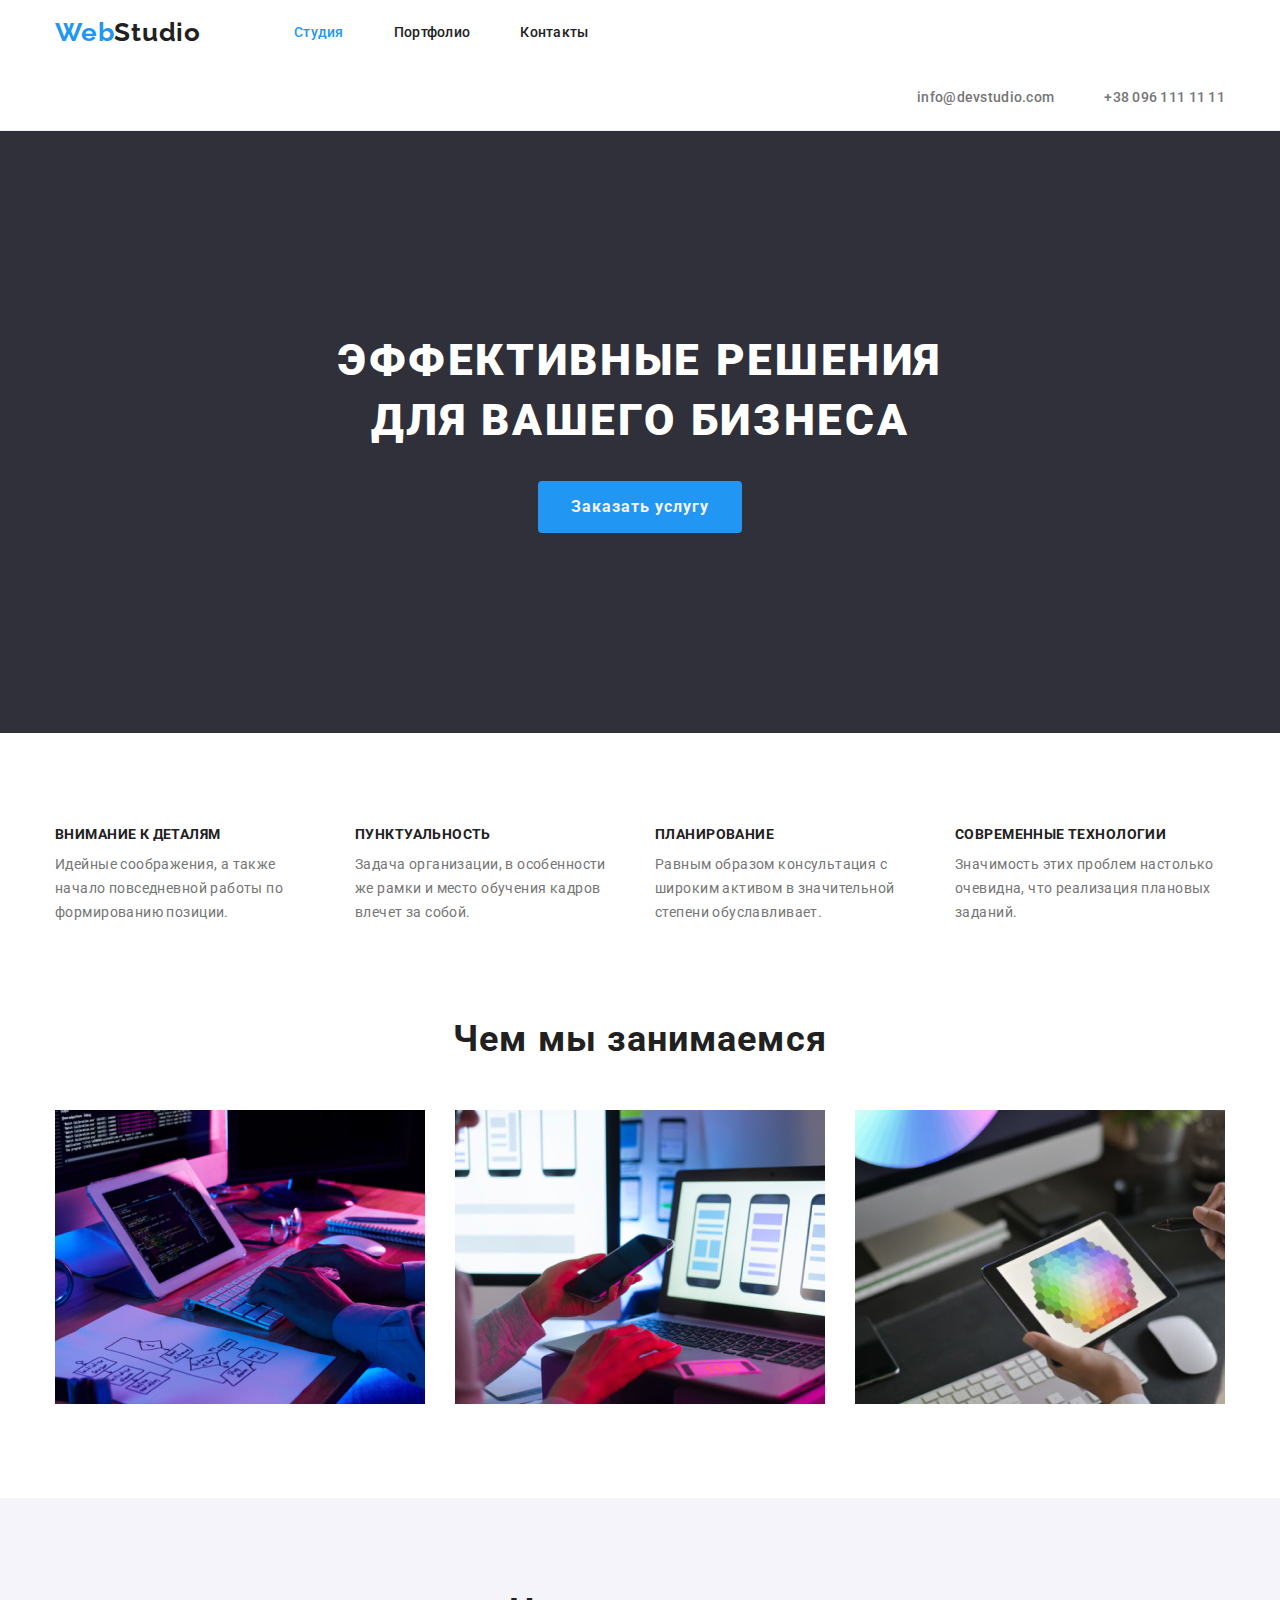
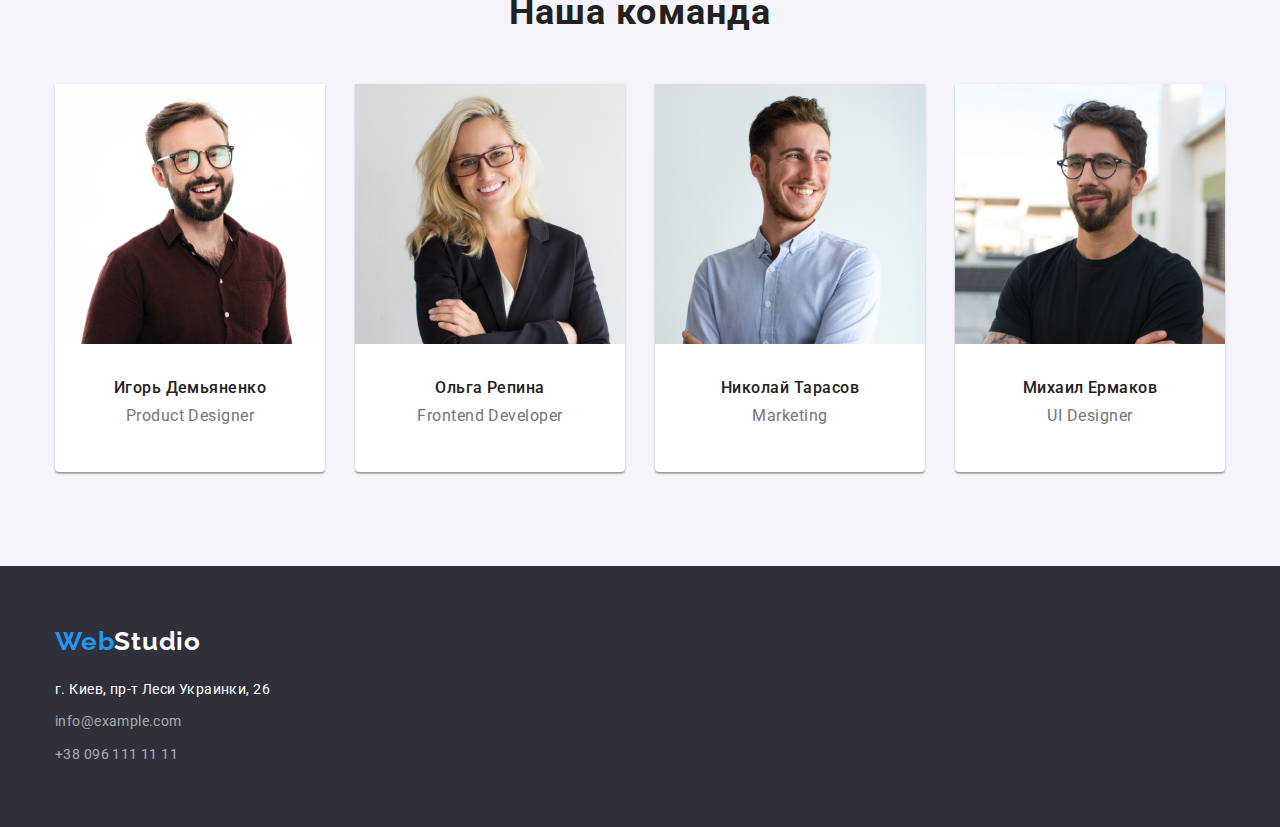
==== commit 06b9849b: "css" ====
--- a/index.html
+++ b/index.html
@@ -28,11 +28,11 @@
                     <li class="item"><a href="./portfolio.html" class="link">Портфолио</a></li>
                     <li class="item"><a href="" class="link">Контакты</a></li>
                 </ul>
-                <ul class="cont-nav list">
-                    <li class="item"><a href="info@devstudio.com" class="link">info@devstudio.com</a></li>
-                    <li class="item"><a href="380961111111" class="link">+38 096 111 11 11</a></li>
-                </ul>
              </nav>
+            <ul class="cont-nav list">
+                <li class="item"><a href="info@devstudio.com" class="link">info@devstudio.com</a></li>
+                <li class="item"><a href="380961111111" class="link">+38 096 111 11 11</a></li>
+            </ul>
             </div>
         </header>
  
@@ -47,7 +47,7 @@
           
           <!-- Примеры работ -->
         
-            <section class="section">
+            <section class="section-padding">
                 <div class="container">
                 <ul class="section-one">
                     <li class="section-li">
@@ -105,27 +105,35 @@
         <section class="section-color">
             <div class="container">
           <h2 class="section-title-second">Наша команда</h2>
-            <ul class="container two">
+            <ul class="two">
                 <li class="bgc">
-                    <div class="images-one"><img src="./images/img-01.jpg" alt="example" width="270"></div>
-                    <h3 class="section-title-three">Игорь Демьяненко</h3>
-                    <p class="paragraph">Product Designer</p>
+                    <img src="./images/img-01.jpg" alt="example" width="270" class="images-one">
+                   <div class="div">
+                        <h3 class="section-title-three">Игорь Демьяненко</h3>
+                        <p class="paragraph">Product Designer</p>
+                   </div>
                 </li>
                 
                 <li class="bgc">
-                    <div class="images-two"><img src="./images/img-02.jpg" alt="example" width="270"></div>
-                    <h3 class="section-title-three">Ольга Репина</h3>
-                    <p class="paragraph">Frontend Developer</p>
+                   <img src="./images/img-02.jpg" alt="example" width="270" class="images-two">
+                    <div class="div">
+                        <h3 class="section-title-three">Ольга Репина</h3>
+                        <p class="paragraph">Frontend Developer</p>
+                    </div>
                 </li>
                     <li class="bgc">
-                       <div class="images-three"><img src="./images/img-03.jpg" alt="example" width="270"></div>
-                        <h3 class="section-title-three">Николай Тарасов</h3>
-                        <p class="paragraph">Marketing</p>
+                       <img src="./images/img-03.jpg" alt="example" width="270" class="images-three">
+                       <div class="div">
+                            <h3 class="section-title-three">Николай Тарасов</h3>
+                            <p class="paragraph">Marketing</p>
+                       </div>
                     </li>
                     <li class="bgc">
-                        <div class="images-four"><img src="./images/img-04.jpg" alt="example" width="270"></div>
-                        <h3 class="section-title-three">Михаил Ермаков</h3>
-                        <p class="paragraph">UI Designer</p>
+                        <img src="./images/img-04.jpg" alt="example" width="270" class="images-four">
+                       <div class="div">
+                            <h3 class="section-title-three">Михаил Ермаков</h3>
+                            <p class="paragraph">UI Designer</p>
+                       </div>
                     </li>
                     
                 
@@ -143,7 +151,7 @@
 <address class="add">
     <p class="direction">г. Киев, пр-т Леси Украинки, 26</p>
     <ul class="adress-nav">
-        <li><a href="info@example.com" class="adress-link">info@example.com</a></li>
+        <li class="margin"><a href="info@example.com" class="adress-link margin">info@example.com</a></li>
         <li><a href="+380961111111" class="adress-link" >+38 096 111 11 11</a></li>
     </ul>
 </address>
--- a/css/styles.css
+++ b/css/styles.css
@@ -114,6 +114,7 @@
   margin-left: 93px;
   margin-top: 0px;
   margin-bottom: 0px;
+  padding-left: 0px;
 }
 .item + .item {
   margin-left: 50px;
@@ -142,14 +143,8 @@
 .site-nav .link.current {
   color: var(--accent-text-color);
 }
-.site-nav {
-  padding-left: 0px;
-}
 
 /* Adress-nav */
-.cont-nav {
-  display: flex;
-}
 .cont-nav .link {
   display: block;
   padding-top: 32px;
@@ -172,12 +167,20 @@
 .cont-nav.item + .item {
   margin-left: 50px;
 }
+.cont-nav {
+  display: flex;
+  align-items: center;
+  justify-content: flex-end;
+  margin-top: 32px;
+  margin-bottom: 32px;
+}
 .cont-nav.list {
-  display: flex;
-  margin-left: auto;
-  padding-left: 0px;
-  margin-top: 0px;
-  margin-bottom: 0px;
+  margin-left: 0px;
+  padding-left: 0px;
+  margin-top: 0px;
+  margin-bottom: 0px;
+  /* display: flex; */
+  align-items: center;
 }
 .cont-nav.list:last-child {
   margin-right: ;
@@ -218,16 +221,19 @@
 .section-li {
   margin-right: 30px;
 }
-.section-li:nth-child(3n) {
+.section-li:nth-child(4n) {
   margin-right: 0px;
 }
 
 .section-one {
   display: flex;
   padding-left: 0px;
-  padding-top: 90px;
-  margin-top: 0px;
-  margin-bottom: 0px;
+  padding-top: 0px;
+  margin-top: 0px;
+  margin-bottom: 0px;
+}
+.section-padding {
+  padding-top: 94px;
 }
 
 .section-title {
@@ -244,7 +250,7 @@
 .section-color {
   background-color: #f5f4fa;
   padding-bottom: 94px;
-  margin-top: 94px;
+  margin-top: 0px;
   padding-top: 94px;
 }
 /* Section-two */
@@ -278,6 +284,10 @@
   margin-right: 0px;
   margin-bottom: 0px;
 }
+.div {
+  padding-top: 30px;
+  padding-bottom: 30px;
+}
 /* Section-title-two */
 .section-title-two {
   color: var(--primary-text-color);
@@ -291,6 +301,7 @@
 }
 .section-works {
   padding-top: 94px;
+  padding-bottom: 94px;
 }
 
 .section-title-second {
@@ -313,9 +324,8 @@
   line-height: 1.18;
   text-align: center;
   letter-spacing: 0.03em;
-
-  margin-top: 45px;
   margin-bottom: 10px;
+  margin-top: 0px;
 }
 /* Paragraph */
 .paragraph {
@@ -328,7 +338,7 @@
   letter-spacing: 0.03em;
 
   margin-top: 0px;
-  margin-bottom: 30px;
+  margin-bottom: 0[x];
 }
 /* Footer */
 .footer {
@@ -342,8 +352,14 @@
 .adress-link {
   color: rgba(255, 255, 255, 0.6);
 }
+
+.margin {
+  margin-bottom: 9px;
+}
 .adress-nav {
   padding-left: 0px;
+  margin-top: 0px;
+  margin-bottom: 0px;
 }
 .direction {
   color: #ffffff;
@@ -351,7 +367,7 @@
   font-size: 14px;
   line-height: 24px;
   letter-spacing: 0.03em;
-  margin-top: 0px;
+  margin-top: 20px;
   margin-bottom: 9px;
 }
 /* Button */
@@ -422,8 +438,7 @@
   padding-left: 15px;
   padding-right: 15px;
 }
-
-.container.two {
+.two {
   display: flex;
   padding-left: 0px;
   margin-top: 0px;
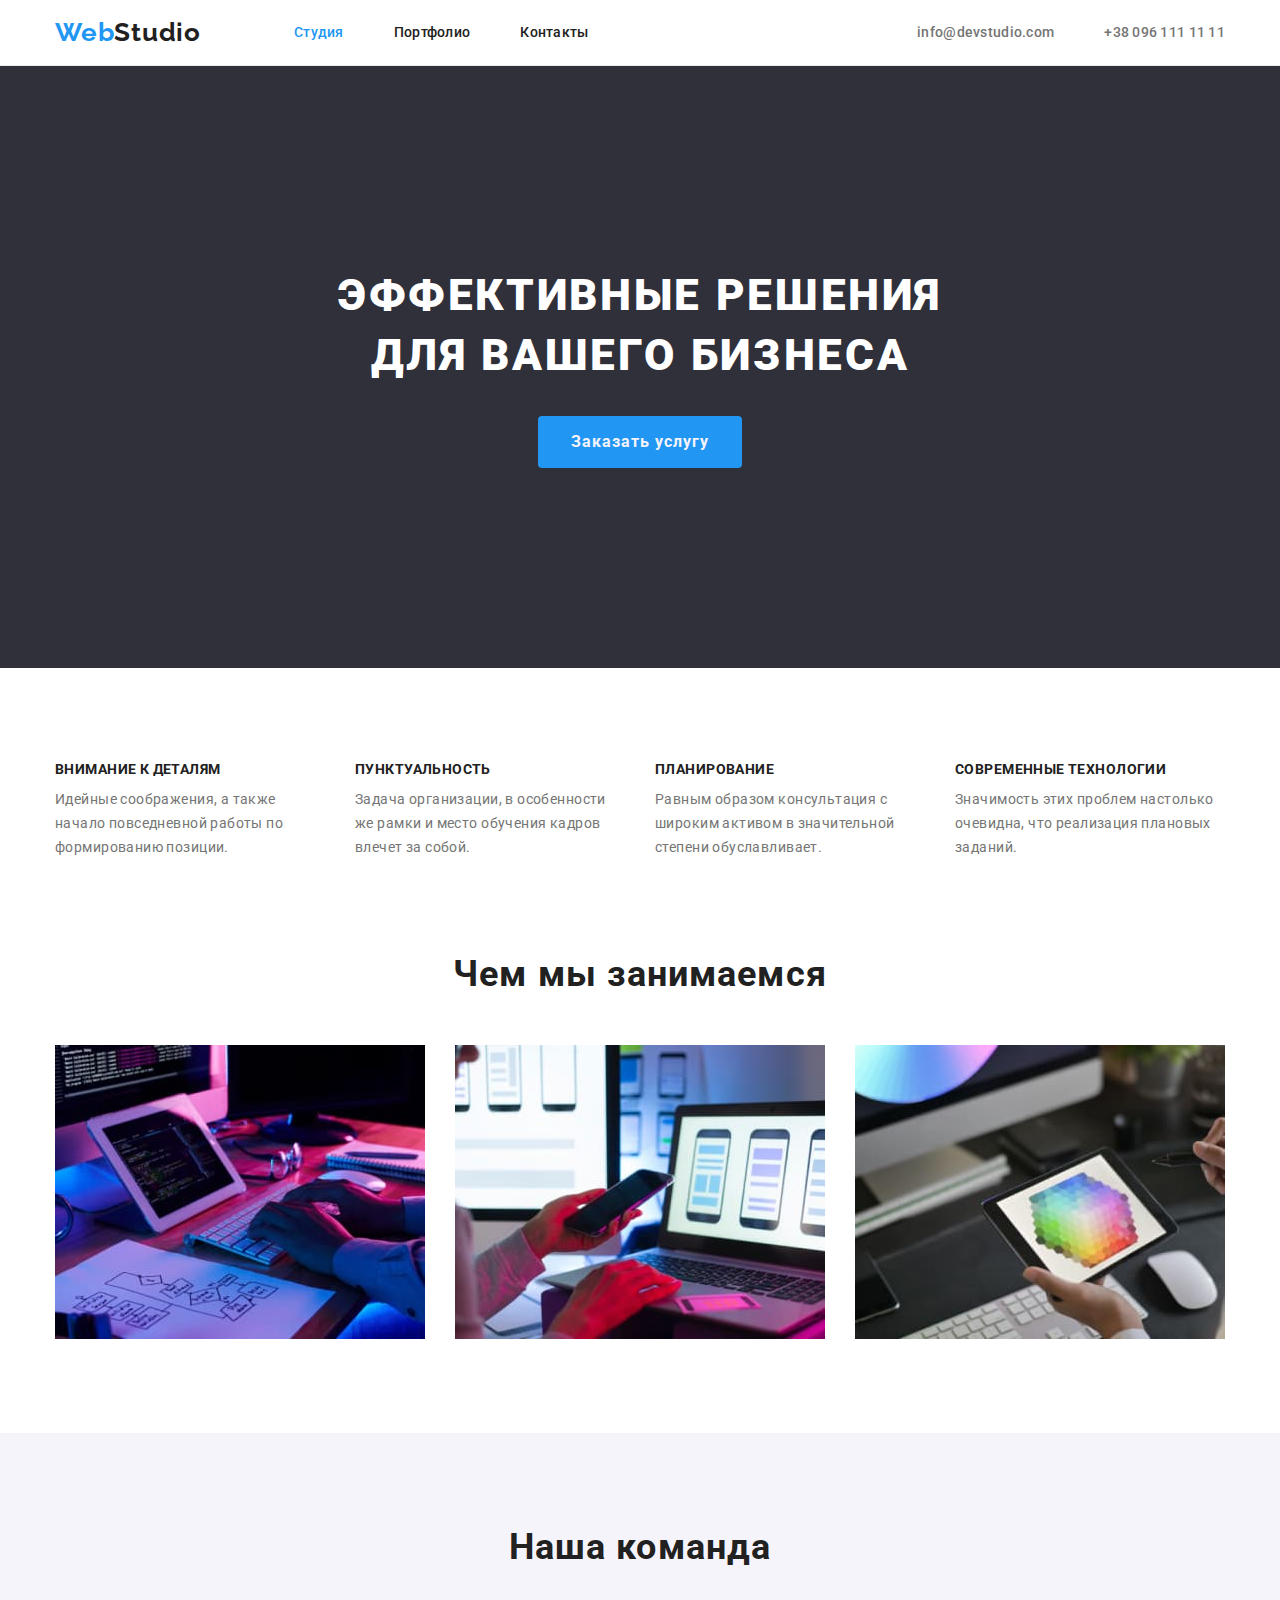
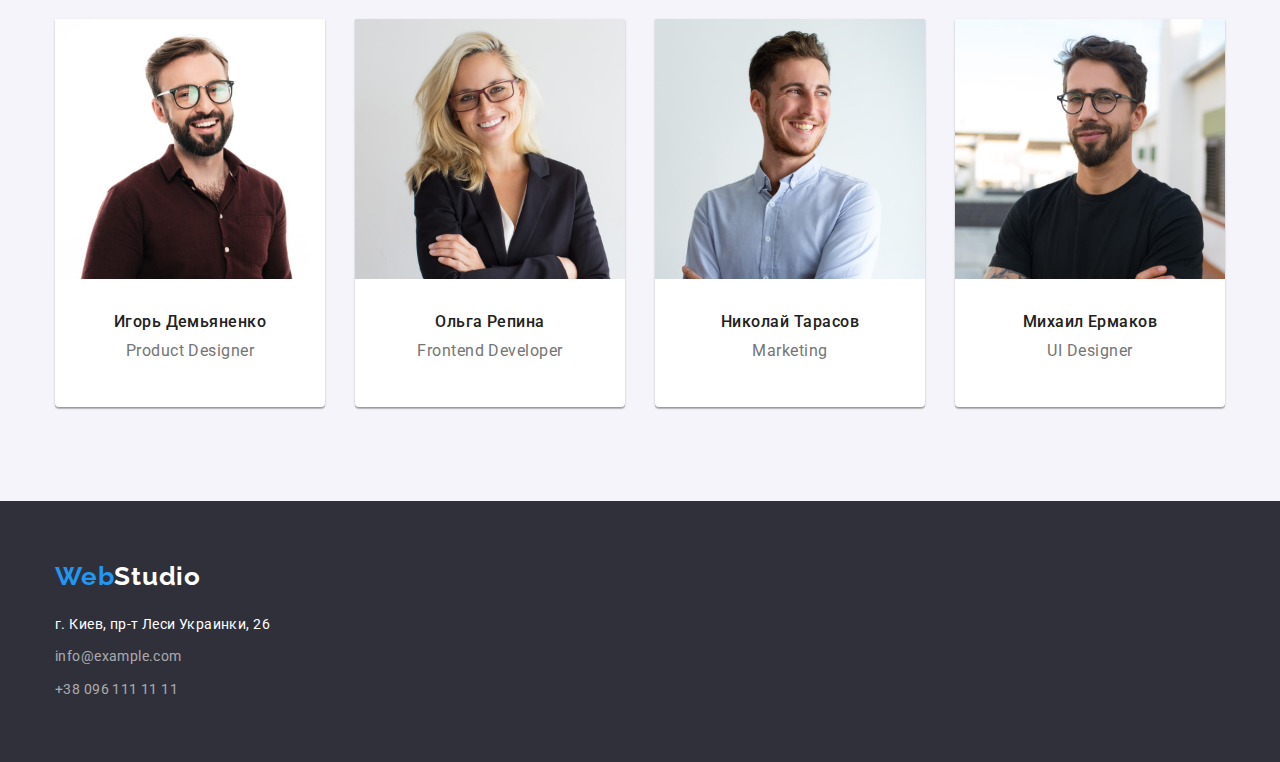
==== commit 2320b16e: "html" ====
--- a/index.html
+++ b/index.html
@@ -21,20 +21,22 @@
 
     <header class="header nopadding">
         <div class="container">
-            <nav class="main-nav">
-                <a href="" class="logo"><span class="logo-web">Web</span><span class="logo-studio">Studio</span></a>
-                <ul class="site-nav list">
-                    <li class="item"><a href="./index.html" class="link current">Студия</a></li>
-                    <li class="item"><a href="./portfolio.html" class="link">Портфолио</a></li>
-                    <li class="item"><a href="" class="link">Контакты</a></li>
+            <div class="header-inner">
+                <nav class="main-nav">
+                    <a href="" class="logo"><span class="logo-web">Web</span><span class="logo-studio">Studio</span></a>
+                    <ul class="site-nav list">
+                        <li class="item"><a href="./index.html" class="link current">Студия</a></li>
+                        <li class="item"><a href="./portfolio.html" class="link">Портфолио</a></li>
+                        <li class="item"><a href="" class="link">Контакты</a></li>
+                    </ul>
+                </nav>
+                <ul class="cont-nav list">
+                    <li class="item"><a href="info@devstudio.com" class="link">info@devstudio.com</a></li>
+                    <li class="item"><a href="380961111111" class="link">+38 096 111 11 11</a></li>
                 </ul>
-             </nav>
-            <ul class="cont-nav list">
-                <li class="item"><a href="info@devstudio.com" class="link">info@devstudio.com</a></li>
-                <li class="item"><a href="380961111111" class="link">+38 096 111 11 11</a></li>
-            </ul>
             </div>
-        </header>
+        </div>
+    </header>
  
     <main>
         <!-- Герой -->
--- a/css/styles.css
+++ b/css/styles.css
@@ -19,6 +19,11 @@
 .header {
   background-color: #ffffff;
   border-bottom: 1px solid #ececec;
+}
+
+.header-inner {
+  display: flex;
+  align-items: center;
 }
 
 /* Portfolio */
@@ -170,20 +175,14 @@
 .cont-nav {
   display: flex;
   align-items: center;
-  justify-content: flex-end;
-  margin-top: 32px;
-  margin-bottom: 32px;
+  /* margin-top: 32px;
+  margin-bottom: 32px; */
 }
 .cont-nav.list {
-  margin-left: 0px;
-  padding-left: 0px;
-  margin-top: 0px;
-  margin-bottom: 0px;
-  /* display: flex; */
-  align-items: center;
-}
-.cont-nav.list:last-child {
-  margin-right: ;
+  margin-left: auto;
+  padding-left: 0px;
+  margin-top: 0px;
+  margin-bottom: 0px;
 }
 
 /* Hero */
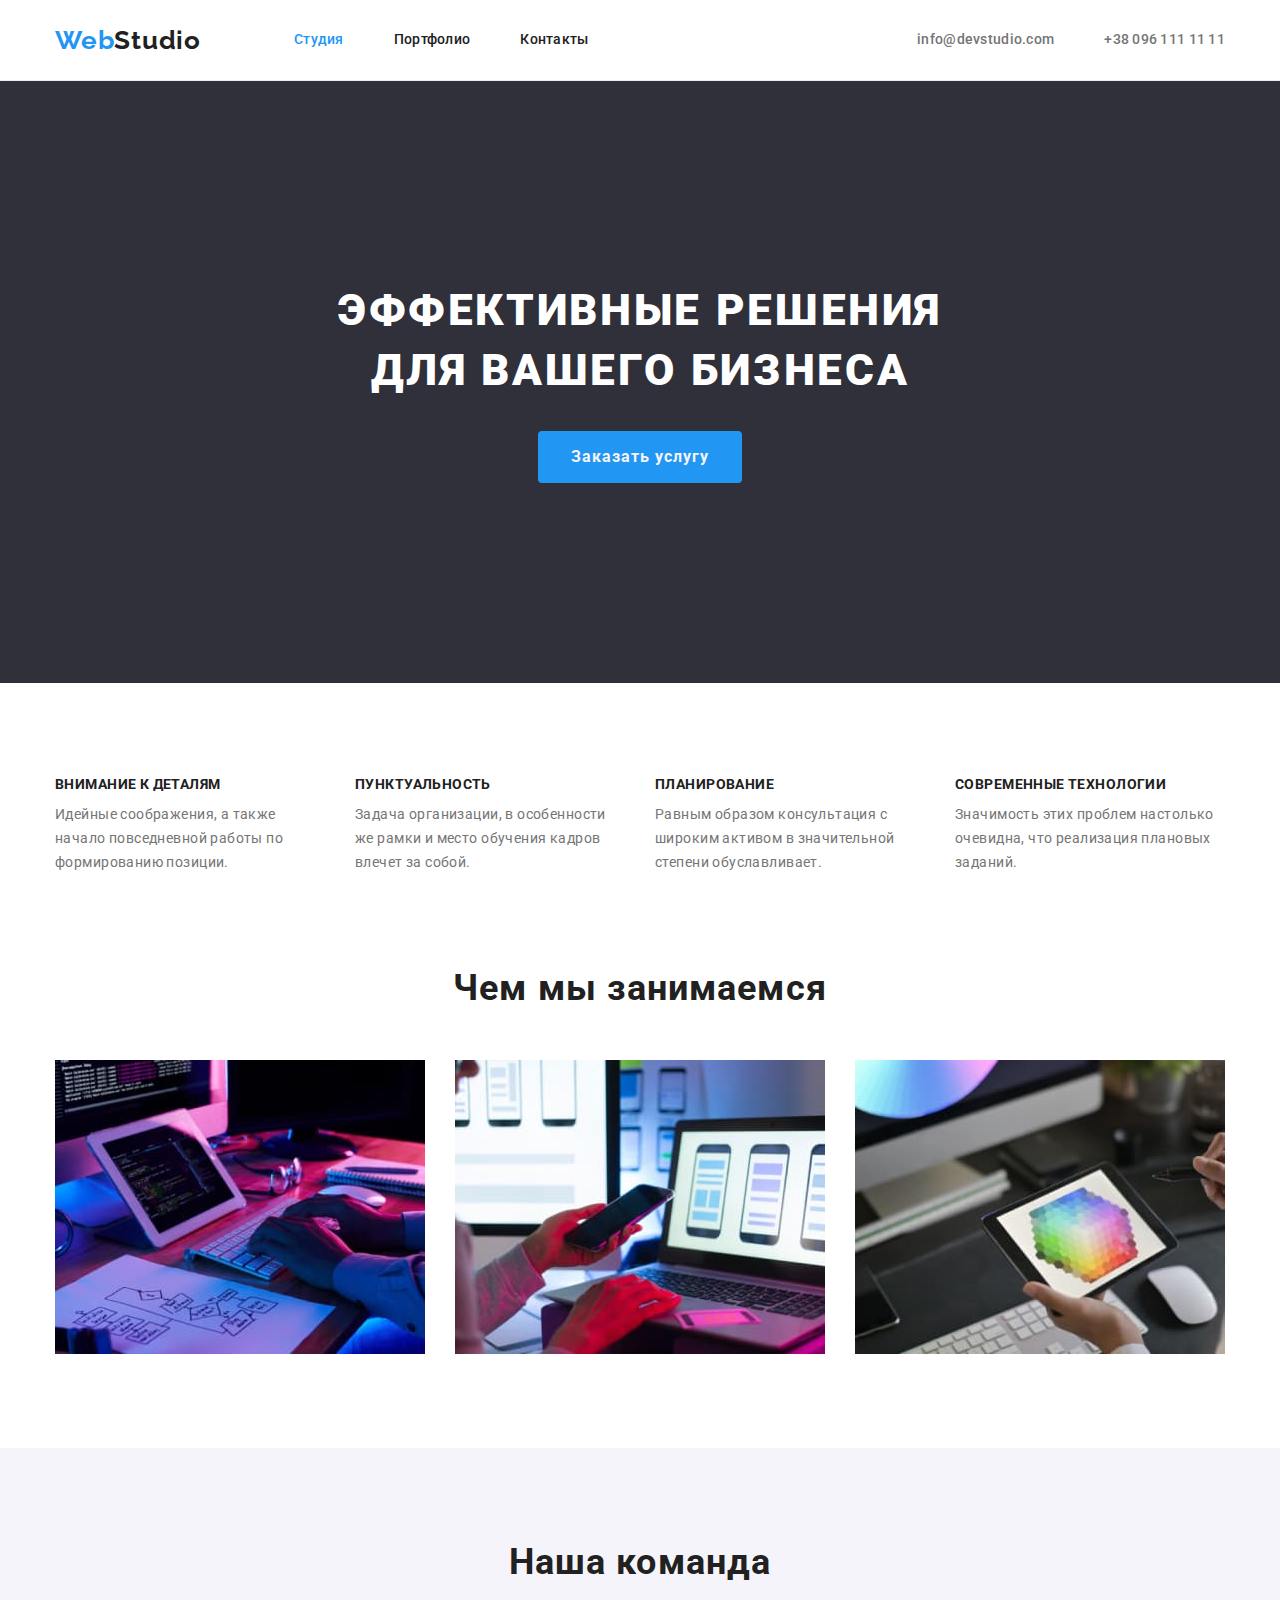
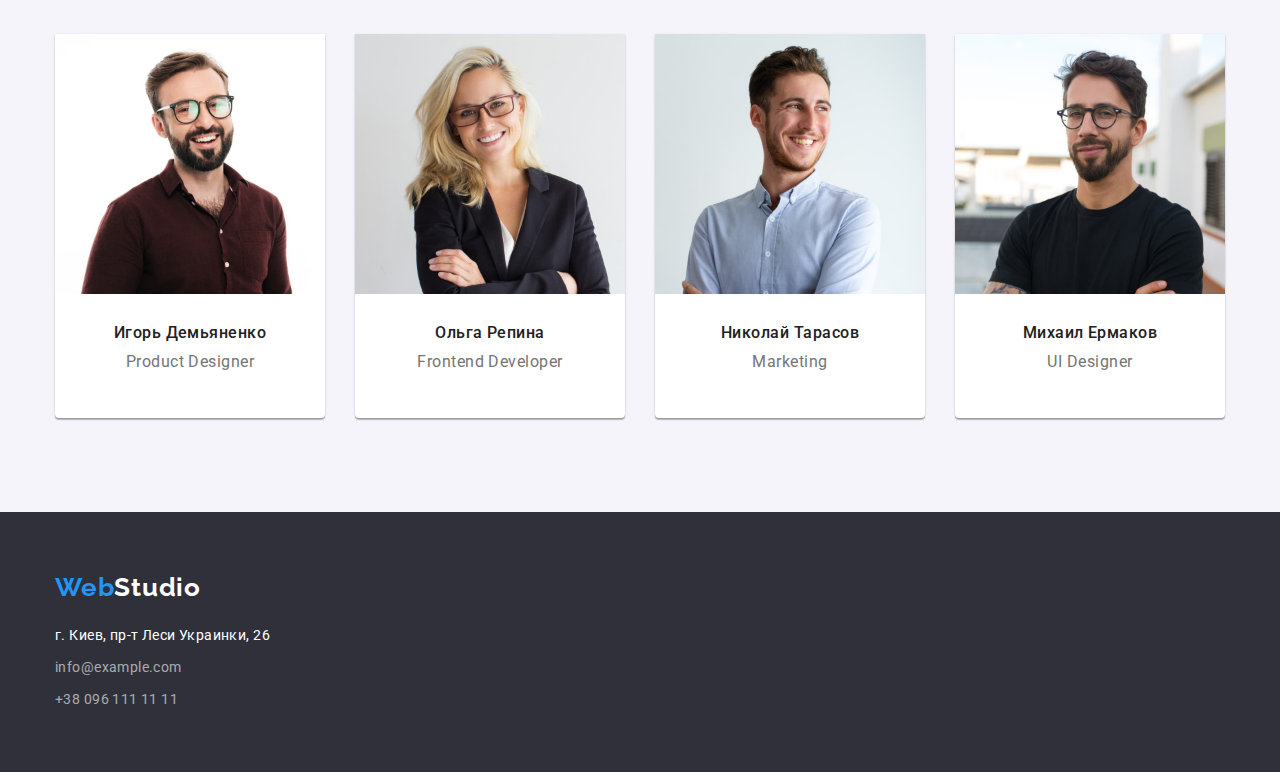
==== commit a5f78228: "css" ====
--- a/index.html
+++ b/index.html
@@ -66,7 +66,6 @@
                         </p>
                     </li>
                     <li class="section-li">
-                    
                         <h3 class="section-title">Планирование</h3>
                         <p class="p">Равным образом консультация с широким активом в значительной степени обуславливает.
                         </p>
--- a/css/styles.css
+++ b/css/styles.css
@@ -24,6 +24,7 @@
 .header-inner {
   display: flex;
   align-items: center;
+  height: 80px;
 }
 
 /* Portfolio */
@@ -175,8 +176,8 @@
 .cont-nav {
   display: flex;
   align-items: center;
-  /* margin-top: 32px;
-  margin-bottom: 32px; */
+  /* padding-top: 32px;
+  padding-bottom: 32px; */
 }
 .cont-nav.list {
   margin-left: auto;
@@ -264,21 +265,25 @@
 }
 /* Images */
 .images-one {
+  display: block;
   margin-left: 0px;
   margin-right: 30px;
   margin-bottom: 0px;
 }
 .images-two {
+  display: block;
   margin-left: 0px;
   margin-right: 30px;
   margin-bottom: 0px;
 }
 .images-three {
+  display: block;
   margin-left: 0px;
   margin-right: 30px;
   margin-bottom: 0px;
 }
 .images-four {
+  display: block;
   margin-left: 0px;
   margin-right: 0px;
   margin-bottom: 0px;
